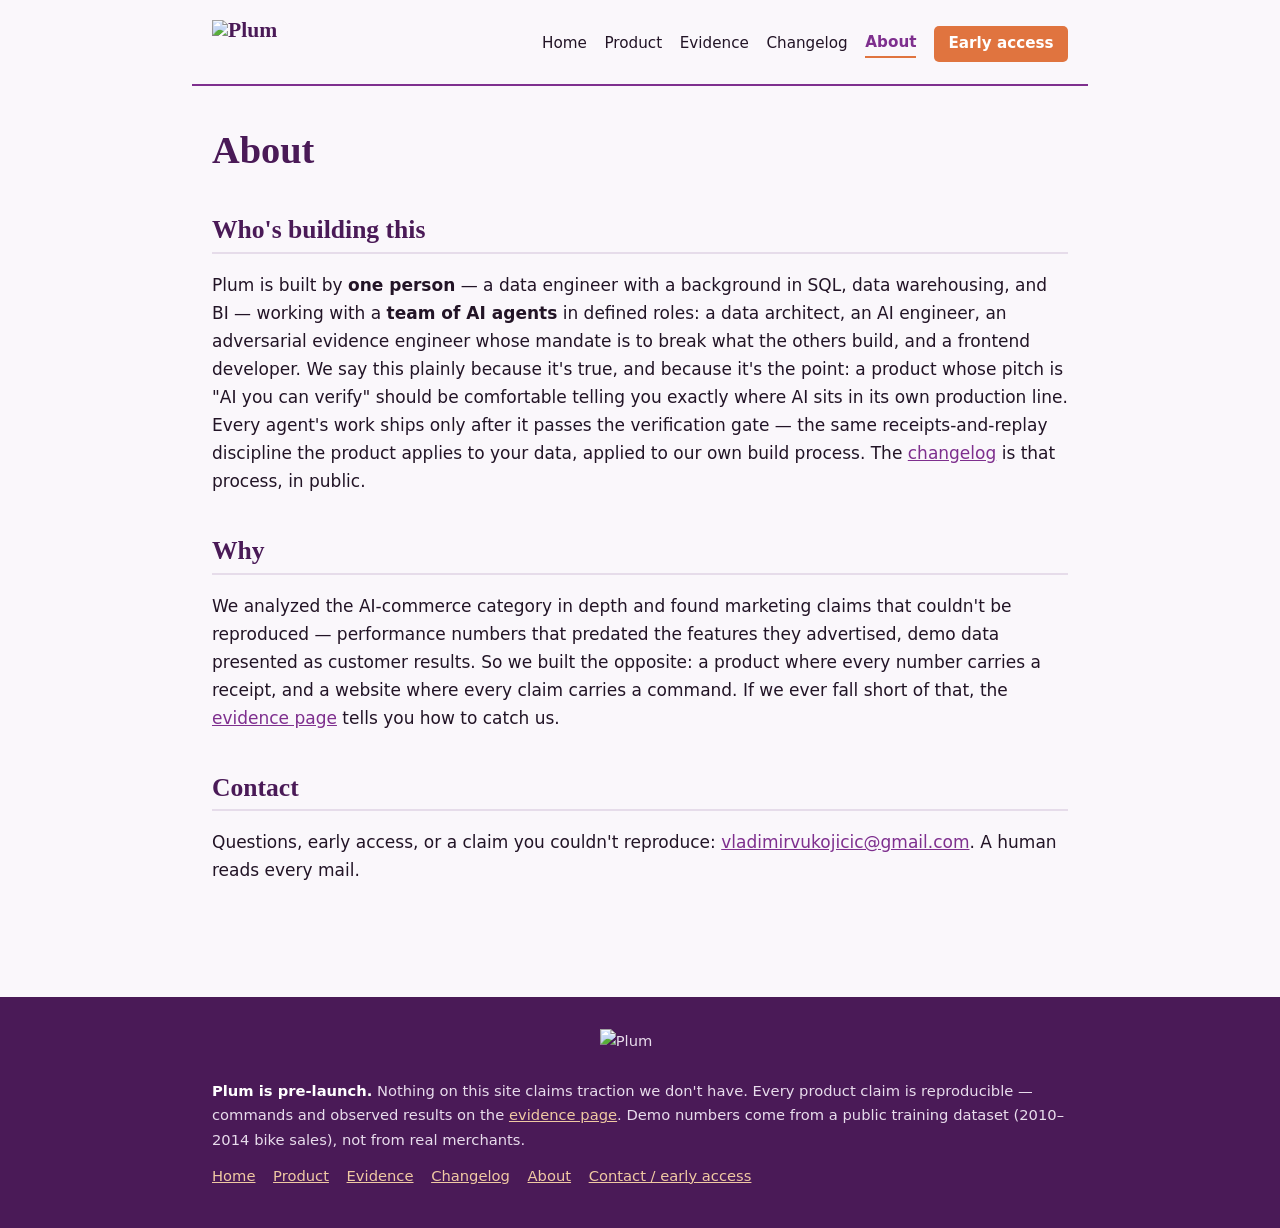
==== about.html @ e41077cc "Publish site (source: plum@e095a19 Hold privacy/terms back from publish (pending legal review))" ====
<!DOCTYPE html>
<html lang="en">
<head>
<meta charset="utf-8">
<meta name="viewport" content="width=device-width, initial-scale=1">
<title>About — who's building Plum, and why | Plum</title>
<meta name="description" content="Plum is built by one data engineer and a team of AI agents, in public, with every claim reproducible. Here's why.">
<link rel="icon" type="image/svg+xml" href="plum-icon.svg">
<link rel="stylesheet" href="style.css">
</head>
<body>

<header class="site">
  <a class="brand" href="index.html"><img class="logo" src="plum-primary-lockup.svg" alt="Plum" width="160" height="60"><span class="wordmark">Plum<span class="tick">&#10003;</span></span></a>
  <nav>
    <a href="index.html">Home</a>
    <a href="product.html">Product</a>
    <a href="evidence.html">Evidence</a>
    <a href="changelog.html">Changelog</a>
    <a href="about.html" aria-current="page">About</a>
    <a class="cta" href="mailto:vladimirvukojicic@gmail.com?subject=Plum%20early%20access">Early access</a>
  </nav>
</header>

<main>

<h1>About</h1>

<h2>Who's building this</h2>

<p>Plum is built by <strong>one person</strong> — a data engineer with a
background in SQL, data warehousing, and BI — working with a
<strong>team of AI agents</strong> in defined roles: a data architect, an AI
engineer, an adversarial evidence engineer whose mandate is to break what the
others build, and a frontend developer. We say this plainly because it's true,
and because it's the point: a product whose pitch is "AI you can verify" should
be comfortable telling you exactly where AI sits in its own production line.
Every agent's work ships only after it passes the verification gate — the same
receipts-and-replay discipline the product applies to your data, applied to our
own build process. The <a href="changelog.html">changelog</a> is that process,
in public.</p>

<h2>Why</h2>

<p>We analyzed the AI-commerce category in depth and found marketing claims that
couldn't be reproduced — performance numbers that predated the features they
advertised, demo data presented as customer results. So we built the opposite:
a product where every number carries a receipt, and a website where every claim
carries a command. If we ever fall short of that, the
<a href="evidence.html">evidence page</a> tells you how to catch us.</p>

<h2>Contact</h2>

<p>Questions, early access, or a claim you couldn't reproduce:
<a href="mailto:vladimirvukojicic@gmail.com?subject=Plum%20early%20access">vladimirvukojicic@gmail.com</a>.
A human reads every mail.</p>

</main>

<footer class="site">
  <img class="footer-logo" src="plum-lockup-dark-white.svg" alt="Plum" width="180" height="75">
  <p><strong>Plum is pre-launch.</strong> Nothing on this site claims traction
  we don't have. Every product claim is reproducible — commands and observed
  results on the <a href="evidence.html">evidence page</a>. Demo numbers come from
  a public training dataset (2010&ndash;2014 bike sales), not from real merchants.</p>
  <nav>
    <a href="index.html">Home</a>
    <a href="product.html">Product</a>
    <a href="evidence.html">Evidence</a>
    <a href="changelog.html">Changelog</a>
    <a href="about.html">About</a>
    <a href="mailto:vladimirvukojicic@gmail.com?subject=Plum%20early%20access">Contact / early access</a>
  </nav>
</footer>

</body>
</html>
---- style.css ----
/* Plum marketing site — shared stylesheet.
   Branding: the Plum palette on a warm off-white paper, keeping the printed-
   receipt feel that is the product's whole point — but dressed in the brand:
   Plum primary, Deep for dark headings/footer, Clay for calls to action, Leaf
   for verified/positive proof. No frameworks, no network fonts, no JS. */

:root {
  /* brand palette */
  --plum: #7E2F8E;        /* primary brand */
  --plum-dark: #5f2069;   /* darker plum for hover / pressed states */
  --deep: #4A1A57;        /* dark headings, dark sections, footer */
  --deep-2: #3a1445;      /* deeper still, for gradient depth */
  --clay: #E0743F;        /* warm CTA / secondary accent */
  --clay-dark: #c45c29;   /* clay hover */
  --leaf: #4E8A57;        /* positive / verified / checkmarks */
  --leaf-dark: #3c6e44;   /* leaf hover / text on light */

  /* surfaces */
  --paper: #faf7fb;       /* faint plum-tinted off-white */
  --card: #ffffff;
  --ink: #221426;         /* near-black with a plum undertone */
  --ink-soft: #5e5066;
  --rule: #e6dcea;        /* soft plum-tinted hairline */
  --rule-strong: #cdbcd4;
  --code-bg: #f3ecf6;     /* tinted code chip */

  --mono: Consolas, "Cascadia Mono", "Courier New", monospace;
  --serif: Georgia, "Times New Roman", serif;
  --sans: system-ui, "Segoe UI", Arial, sans-serif;
}

* { box-sizing: border-box; }

body {
  margin: 0;
  background: var(--paper);
  color: var(--ink);
  font-family: var(--sans);
  font-size: 1.0625rem;
  line-height: 1.65;
}

h1, h2, h3 { font-family: var(--serif); line-height: 1.25; color: var(--deep); }
h1 { font-size: 2.4rem; margin: 0 0 0.5rem; }
h2 { font-size: 1.6rem; margin: 2.5rem 0 0.75rem; border-bottom: 2px solid var(--rule); padding-bottom: 0.35rem; }
h3 { font-size: 1.2rem; margin: 1.75rem 0 0.5rem; }

a { color: var(--plum); }
a:hover { color: var(--clay-dark); }

code, pre {
  font-family: var(--mono);
  font-size: 0.875rem;
}

code {
  background: var(--code-bg);
  border: 1px solid var(--rule);
  border-radius: 3px;
  padding: 0.08rem 0.3rem;
  overflow-wrap: anywhere;
}

pre {
  background: var(--card);
  border: 1px dashed var(--rule-strong);
  border-radius: 4px;
  padding: 1rem 1.25rem;
  overflow-x: auto;
  line-height: 1.5;
}
pre code { background: none; border: none; padding: 0; }

/* layout */
header.site, main, footer.site > * { max-width: 56rem; margin-left: auto; margin-right: auto; }
header.site, main { padding: 0 1.25rem; }
main { padding-bottom: 3rem; }

/* nav */
header.site {
  display: flex;
  align-items: center;
  flex-wrap: wrap;
  gap: 0.5rem 1.5rem;
  padding-top: 1.25rem;
  padding-bottom: 1rem;
  border-bottom: 2px solid var(--plum);
  margin-bottom: 2.5rem;
}
.brand {
  display: inline-flex;
  align-items: center;
  gap: 0.5rem;
  font-family: var(--serif);
  font-weight: bold;
  font-size: 1.35rem;
  color: var(--deep);
  text-decoration: none;
  line-height: 1;
}
.brand .logo { height: 3rem; width: auto; display: block; }
/* the wordmark text stays in the DOM for screen readers; the lockup carries it visually */
.brand .wordmark { position: absolute; width: 1px; height: 1px; overflow: hidden; clip: rect(0 0 0 0); white-space: nowrap; }
.brand .tick { color: var(--leaf); }
header.site nav { display: flex; flex-wrap: wrap; gap: 0.25rem 1.1rem; align-items: center; margin-left: auto; }
header.site nav a { color: var(--ink); text-decoration: none; font-size: 0.95rem; }
header.site nav a:hover { color: var(--plum); }
header.site nav a[aria-current="page"] {
  color: var(--plum);
  border-bottom: 2px solid var(--clay);
  font-weight: 600;
}

.cta {
  display: inline-block;
  background: var(--clay);
  color: #fff !important;
  text-decoration: none;
  padding: 0.35rem 0.9rem;
  border-radius: 5px;
  font-weight: 600;
}
.cta:hover { background: var(--clay-dark); color: #fff !important; }
.cta.big { font-size: 1.1rem; padding: 0.6rem 1.4rem; }

/* hero */
.hero { margin: 1rem 0 2.5rem; }
.hero h1 { color: var(--deep); }
.hero p.tagline { font-size: 1.25rem; color: var(--ink-soft); max-width: 38rem; margin: 0.5rem 0 1.25rem; }
.prelaunch {
  display: inline-block;
  font-size: 0.85rem;
  letter-spacing: 0.04em;
  text-transform: uppercase;
  color: var(--clay-dark);
  border: 1px solid var(--clay);
  border-radius: 3px;
  padding: 0.1rem 0.5rem;
  margin-bottom: 1rem;
}

/* three-up feature row */
.threeup { display: grid; grid-template-columns: repeat(auto-fit, minmax(15rem, 1fr)); gap: 1.25rem; margin: 1.5rem 0; }
.threeup section {
  background: var(--card);
  border: 1px solid var(--rule);
  border-top: 3px solid var(--plum);
  border-radius: 6px;
  padding: 1rem 1.25rem;
}
.threeup h3 { margin-top: 0.25rem; }

/* receipt / demo block */
.receipt {
  background: var(--card);
  border: 1px dashed var(--rule-strong);
  border-radius: 6px;
  margin: 1rem 0;
}
.receipt .label {
  font-family: var(--mono);
  font-size: 0.8rem;
  letter-spacing: 0.05em;
  text-transform: uppercase;
  color: var(--deep);
  border-bottom: 1px dashed var(--rule-strong);
  padding: 0.45rem 1.25rem;
}
.receipt pre { border: none; margin: 0; background: none; }

/* evidence table rows — Leaf left border marks them as verified proof */
.claim-row {
  background: var(--card);
  border: 1px solid var(--rule);
  border-left: 4px solid var(--leaf);
  border-radius: 6px;
  padding: 1rem 1.5rem;
  margin: 1.5rem 0;
}
.claim-row h3 { margin-top: 0; }
.claim-row dt {
  font-size: 0.8rem;
  letter-spacing: 0.05em;
  text-transform: uppercase;
  color: var(--ink-soft);
  margin-top: 0.9rem;
}
.claim-row dd { margin: 0.25rem 0 0; }
.observed { color: var(--leaf-dark); font-weight: 600; }

/* changelog */
.changelog-note {
  background: var(--card);
  border-left: 4px solid var(--plum);
  border-radius: 0 6px 6px 0;
  padding: 0.6rem 1.25rem;
  margin: 1rem 0 2rem;
}
.changelog li { margin: 1rem 0; }

/* misc */
.muted { color: var(--ink-soft); }
.honest {
  border-left: 4px solid var(--clay);
  background: var(--card);
  border-radius: 0 6px 6px 0;
  padding: 0.6rem 1.25rem;
  margin: 1.25rem 0;
}
table { border-collapse: collapse; width: 100%; margin: 1rem 0; }
th, td { border: 1px solid var(--rule); padding: 0.45rem 0.7rem; text-align: left; vertical-align: top; }
th { background: var(--code-bg); font-family: var(--serif); color: var(--deep); }

/* footer — Deep dark section, white lockup, white text */
footer.site {
  background: var(--deep);
  color: #e8dcec;
  margin-top: 3rem;
  padding-top: 2rem;
  padding-bottom: 2.5rem;
  font-size: 0.92rem;
}
footer.site > * { padding-left: 1.25rem; padding-right: 1.25rem; }
footer.site p { margin: 0 auto 0.75rem; max-width: 56rem; }
footer.site strong { color: #fff; }
footer.site a { color: #f0c9a3; }
footer.site a:hover { color: #fff; }
.footer-logo { height: 2.1rem; width: auto; display: block; margin-bottom: 1rem; }
footer.site nav { display: flex; flex-wrap: wrap; gap: 0.25rem 1.1rem; margin: 0.5rem auto 0; max-width: 56rem; }

/* ---- mobile (<= 640px) — the layout is already fluid (max-width + flex-wrap +
   grid auto-fit); this tunes type, the nav, and spacing so it reads well on a
   phone, and lets any wide table scroll instead of forcing page-wide scroll ---- */
@media (max-width: 640px) {
  body { font-size: 1rem; }
  h1 { font-size: 1.9rem; }
  h2 { font-size: 1.4rem; margin-top: 2rem; }
  h3 { font-size: 1.12rem; }

  header.site, main { padding-left: 1rem; padding-right: 1rem; }
  header.site { gap: 0.5rem 1rem; }
  /* nav drops onto its own full-width row under the brand, left-aligned */
  header.site nav { margin-left: 0; width: 100%; gap: 0.4rem 0.95rem; }

  .hero p.tagline { font-size: 1.1rem; }
  .cta.big { font-size: 1rem; padding: 0.55rem 1.1rem; }

  th, td { padding: 0.4rem 0.55rem; overflow-wrap: anywhere; }
  table { display: block; overflow-x: auto; }
}
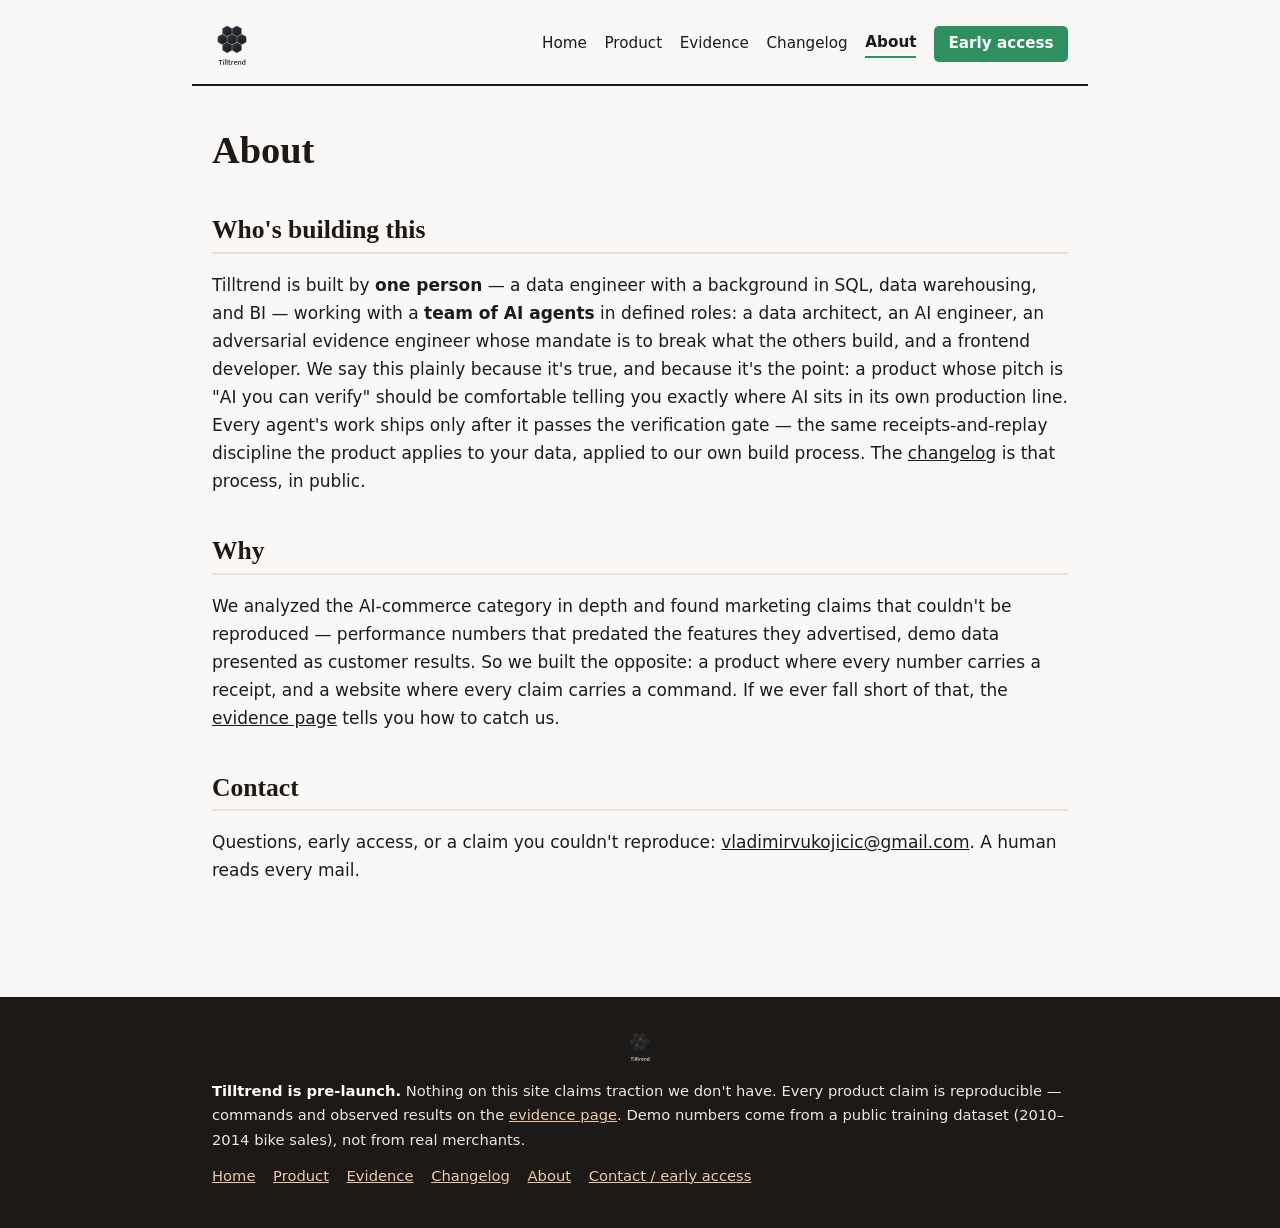
==== commit d518a83c: "Publish Tilltrend rebrand (logo + emerald palette + de-Plummed copy); source tilltrend@a6c1687 De-Pl" ====
--- a/about.html
+++ b/about.html
@@ -3,22 +3,22 @@
 <head>
 <meta charset="utf-8">
 <meta name="viewport" content="width=device-width, initial-scale=1">
-<title>About — who's building Plum, and why | Plum</title>
-<meta name="description" content="Plum is built by one data engineer and a team of AI agents, in public, with every claim reproducible. Here's why.">
-<link rel="icon" type="image/svg+xml" href="plum-icon.svg">
+<title>About — who's building Tilltrend, and why | Tilltrend</title>
+<meta name="description" content="Tilltrend is built by one data engineer and a team of AI agents, in public, with every claim reproducible. Here's why.">
+<link rel="icon" type="image/svg+xml" href="tilltrend-icon.svg">
 <link rel="stylesheet" href="style.css">
 </head>
 <body>
 
 <header class="site">
-  <a class="brand" href="index.html"><img class="logo" src="plum-primary-lockup.svg" alt="Plum" width="160" height="60"><span class="wordmark">Plum<span class="tick">&#10003;</span></span></a>
+  <a class="brand" href="index.html"><img class="logo" src="tilltrend-primary-lockup.svg" alt="Tilltrend" width="160" height="60"><span class="wordmark">Tilltrend<span class="tick">&#10003;</span></span></a>
   <nav>
     <a href="index.html">Home</a>
     <a href="product.html">Product</a>
     <a href="evidence.html">Evidence</a>
     <a href="changelog.html">Changelog</a>
     <a href="about.html" aria-current="page">About</a>
-    <a class="cta" href="mailto:vladimirvukojicic@gmail.com?subject=Plum%20early%20access">Early access</a>
+    <a class="cta" href="mailto:vladimirvukojicic@gmail.com?subject=Tilltrend%20early%20access">Early access</a>
   </nav>
 </header>
 
@@ -28,7 +28,7 @@
 
 <h2>Who's building this</h2>
 
-<p>Plum is built by <strong>one person</strong> — a data engineer with a
+<p>Tilltrend is built by <strong>one person</strong> — a data engineer with a
 background in SQL, data warehousing, and BI — working with a
 <strong>team of AI agents</strong> in defined roles: a data architect, an AI
 engineer, an adversarial evidence engineer whose mandate is to break what the
@@ -51,15 +51,16 @@
 
 <h2>Contact</h2>
 
+<!-- TODO - BRAND INBOX: replace this personal inbox with a branded @tilltrend.app contact address once provisioned. Do not invent the address before it exists. -->
 <p>Questions, early access, or a claim you couldn't reproduce:
-<a href="mailto:vladimirvukojicic@gmail.com?subject=Plum%20early%20access">vladimirvukojicic@gmail.com</a>.
+<a href="mailto:vladimirvukojicic@gmail.com?subject=Tilltrend%20early%20access">vladimirvukojicic@gmail.com</a>.
 A human reads every mail.</p>
 
 </main>
 
 <footer class="site">
-  <img class="footer-logo" src="plum-lockup-dark-white.svg" alt="Plum" width="180" height="75">
-  <p><strong>Plum is pre-launch.</strong> Nothing on this site claims traction
+  <img class="footer-logo" src="tilltrend-lockup-dark-white.svg" alt="Tilltrend" width="180" height="75">
+  <p><strong>Tilltrend is pre-launch.</strong> Nothing on this site claims traction
   we don't have. Every product claim is reproducible — commands and observed
   results on the <a href="evidence.html">evidence page</a>. Demo numbers come from
   a public training dataset (2010&ndash;2014 bike sales), not from real merchants.</p>
@@ -69,7 +70,7 @@
     <a href="evidence.html">Evidence</a>
     <a href="changelog.html">Changelog</a>
     <a href="about.html">About</a>
-    <a href="mailto:vladimirvukojicic@gmail.com?subject=Plum%20early%20access">Contact / early access</a>
+    <a href="mailto:vladimirvukojicic@gmail.com?subject=Tilltrend%20early%20access">Contact / early access</a>
   </nav>
 </footer>
 
--- a/style.css
+++ b/style.css
@@ -1,28 +1,31 @@
-/* Plum marketing site — shared stylesheet.
-   Branding: the Plum palette on a warm off-white paper, keeping the printed-
-   receipt feel that is the product's whole point — but dressed in the brand:
-   Plum primary, Deep for dark headings/footer, Clay for calls to action, Leaf
-   for verified/positive proof. No frameworks, no network fonts, no JS. */
+/* Tilltrend marketing site — shared stylesheet.
+   Branding: graphite ink (#1A1B1D) on a warm off-white paper, with an emerald
+   accent (#5FB877) drawn from the Tilltrend logo, keeping the printed-receipt
+   feel that is the product's whole point. The palette is no longer provisional —
+   it matches the real logo: graphite for the primary/wordmark, emerald for CTAs
+   and verified/positive proof (the logo has no orange, so the CTA is emerald too).
+   No frameworks, no network fonts, no JS. Custom-property NAMES were renamed to --tilltrend during the D-044 de-Plum;
+   only style.css references them, so no markup changed. */
 
 :root {
-  /* brand palette */
-  --plum: #7E2F8E;        /* primary brand */
-  --plum-dark: #5f2069;   /* darker plum for hover / pressed states */
-  --deep: #4A1A57;        /* dark headings, dark sections, footer */
-  --deep-2: #3a1445;      /* deeper still, for gradient depth */
-  --clay: #E0743F;        /* warm CTA / secondary accent */
-  --clay-dark: #c45c29;   /* clay hover */
-  --leaf: #4E8A57;        /* positive / verified / checkmarks */
-  --leaf-dark: #3c6e44;   /* leaf hover / text on light */
+  /* brand palette — graphite ink + emerald (from the Tilltrend logo) */
+  --tilltrend: #1A1B1D;        /* primary brand (graphite ink) */
+  --tilltrend-dark: #0E0F11;   /* darker ink for hover / pressed states */
+  --deep: #1c1916;        /* dark headings, dark sections, footer */
+  --deep-2: #100e0c;      /* deeper still, for gradient depth */
+  --clay: #2F8F5E;        /* CTA / secondary accent (emerald — logo has no orange) */
+  --clay-dark: #256F49;   /* clay hover */
+  --leaf: #5FB877;        /* positive / verified / checkmarks (emerald) */
+  --leaf-dark: #2F8F5E;   /* leaf hover / text on light */
 
   /* surfaces */
-  --paper: #faf7fb;       /* faint plum-tinted off-white */
+  --paper: #faf8f6;       /* warm neutral off-white */
   --card: #ffffff;
-  --ink: #221426;         /* near-black with a plum undertone */
-  --ink-soft: #5e5066;
-  --rule: #e6dcea;        /* soft plum-tinted hairline */
-  --rule-strong: #cdbcd4;
-  --code-bg: #f3ecf6;     /* tinted code chip */
+  --ink: #1A1B1D;         /* graphite ink */
+  --ink-soft: #5a544f;
+  --rule: #e6e1dc;        /* soft neutral hairline */
+  --rule-strong: #cfc8c1;
+  --code-bg: #f1ede9;     /* neutral code chip */
 
   --mono: Consolas, "Cascadia Mono", "Courier New", monospace;
   --serif: Georgia, "Times New Roman", serif;
@@ -45,7 +48,7 @@
 h2 { font-size: 1.6rem; margin: 2.5rem 0 0.75rem; border-bottom: 2px solid var(--rule); padding-bottom: 0.35rem; }
 h3 { font-size: 1.2rem; margin: 1.75rem 0 0.5rem; }
 
-a { color: var(--plum); }
+a { color: var(--tilltrend); }
 a:hover { color: var(--clay-dark); }
 
 code, pre {
@@ -84,7 +87,7 @@
   gap: 0.5rem 1.5rem;
   padding-top: 1.25rem;
   padding-bottom: 1rem;
-  border-bottom: 2px solid var(--plum);
+  border-bottom: 2px solid var(--tilltrend);
   margin-bottom: 2.5rem;
 }
 .brand {
@@ -104,9 +107,9 @@
 .brand .tick { color: var(--leaf); }
 header.site nav { display: flex; flex-wrap: wrap; gap: 0.25rem 1.1rem; align-items: center; margin-left: auto; }
 header.site nav a { color: var(--ink); text-decoration: none; font-size: 0.95rem; }
-header.site nav a:hover { color: var(--plum); }
+header.site nav a:hover { color: var(--tilltrend); }
 header.site nav a[aria-current="page"] {
-  color: var(--plum);
+  color: var(--tilltrend);
   border-bottom: 2px solid var(--clay);
   font-weight: 600;
 }
@@ -144,7 +147,7 @@
 .threeup section {
   background: var(--card);
   border: 1px solid var(--rule);
-  border-top: 3px solid var(--plum);
+  border-top: 3px solid var(--tilltrend);
   border-radius: 6px;
   padding: 1rem 1.25rem;
 }
@@ -191,7 +194,7 @@
 /* changelog */
 .changelog-note {
   background: var(--card);
-  border-left: 4px solid var(--plum);
+  border-left: 4px solid var(--tilltrend);
   border-radius: 0 6px 6px 0;
   padding: 0.6rem 1.25rem;
   margin: 1rem 0 2rem;
@@ -207,6 +210,10 @@
   padding: 0.6rem 1.25rem;
   margin: 1.25rem 0;
 }
+.sample-download { display: flex; align-items: center; flex-wrap: wrap; gap: 0.5rem 0.9rem; margin: 1.25rem 0; }
+.sample-download .cta { flex: none; }
+.dl-note { flex: 1 1 16rem; font-size: 0.9rem; color: var(--muted, #6b6470); line-height: 1.45; }
+
 table { border-collapse: collapse; width: 100%; margin: 1rem 0; }
 th, td { border: 1px solid var(--rule); padding: 0.45rem 0.7rem; text-align: left; vertical-align: top; }
 th { background: var(--code-bg); font-family: var(--serif); color: var(--deep); }
@@ -214,7 +221,7 @@
 /* footer — Deep dark section, white lockup, white text */
 footer.site {
   background: var(--deep);
-  color: #e8dcec;
+  color: #ece7e2;
   margin-top: 3rem;
   padding-top: 2rem;
   padding-bottom: 2.5rem;
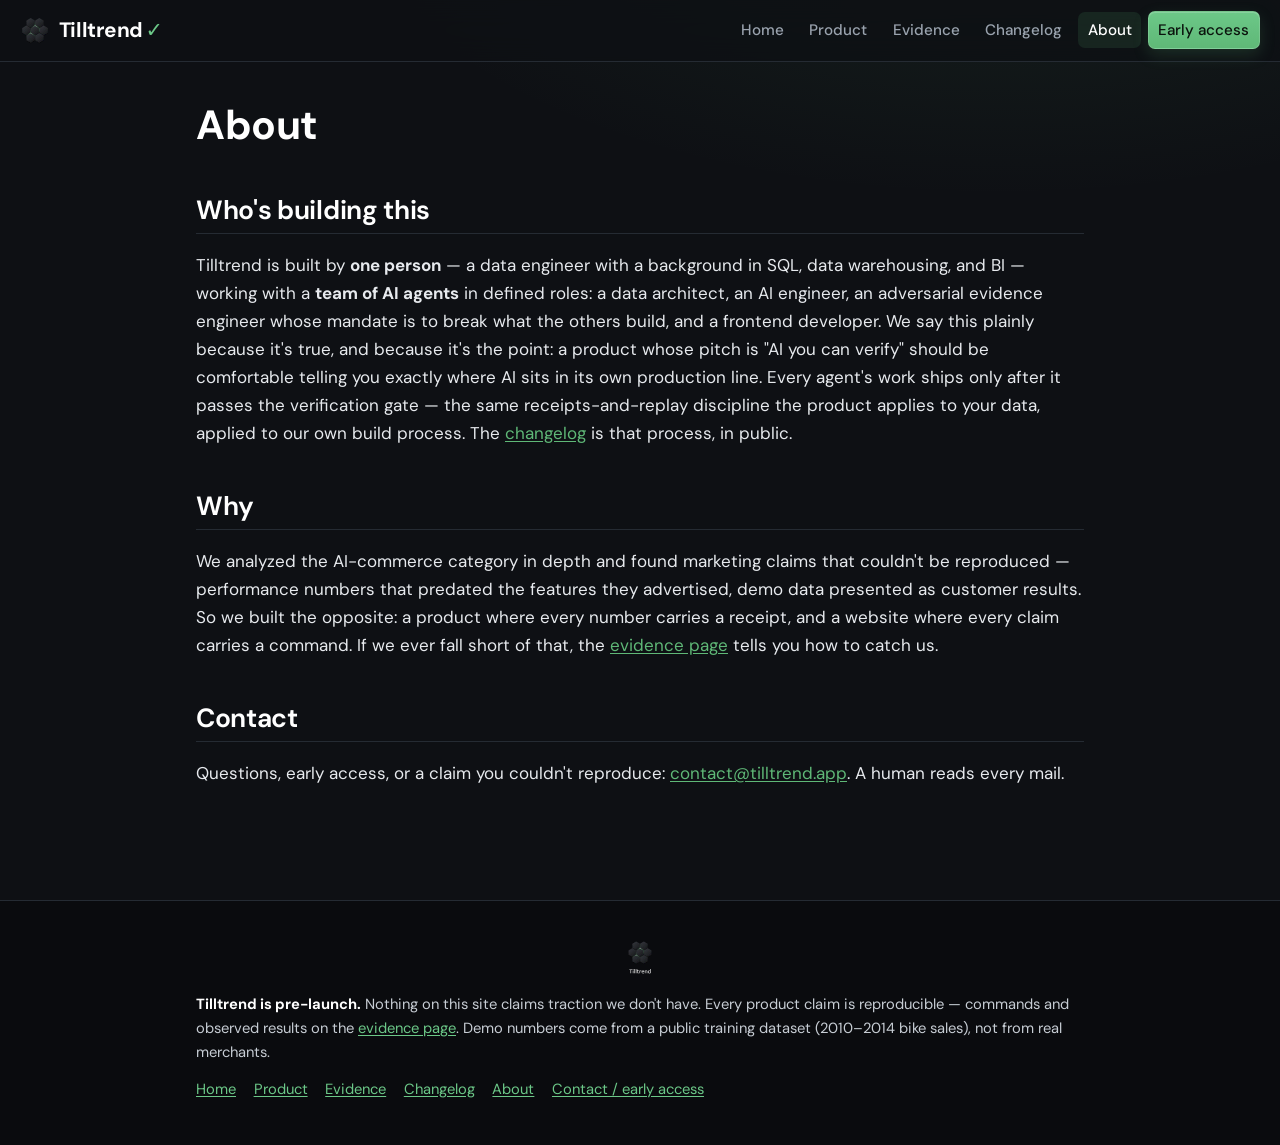
==== commit 63b3e4fd: "Publish site (source: tilltrend@b037608 docs: session handoff — @tilltrend.app email live + site de-" ====
--- a/about.html
+++ b/about.html
@@ -18,7 +18,7 @@
     <a href="evidence.html">Evidence</a>
     <a href="changelog.html">Changelog</a>
     <a href="about.html" aria-current="page">About</a>
-    <a class="cta" href="mailto:vladimirvukojicic@gmail.com?subject=Tilltrend%20early%20access">Early access</a>
+    <a class="cta" href="mailto:contact@tilltrend.app?subject=Tilltrend%20early%20access">Early access</a>
   </nav>
 </header>
 
@@ -53,7 +53,7 @@
 
 <!-- TODO - BRAND INBOX: replace this personal inbox with a branded @tilltrend.app contact address once provisioned. Do not invent the address before it exists. -->
 <p>Questions, early access, or a claim you couldn't reproduce:
-<a href="mailto:vladimirvukojicic@gmail.com?subject=Tilltrend%20early%20access">vladimirvukojicic@gmail.com</a>.
+<a href="mailto:contact@tilltrend.app?subject=Tilltrend%20early%20access">contact@tilltrend.app</a>.
 A human reads every mail.</p>
 
 </main>
@@ -70,7 +70,7 @@
     <a href="evidence.html">Evidence</a>
     <a href="changelog.html">Changelog</a>
     <a href="about.html">About</a>
-    <a href="mailto:vladimirvukojicic@gmail.com?subject=Tilltrend%20early%20access">Contact / early access</a>
+    <a href="mailto:contact@tilltrend.app?subject=Tilltrend%20early%20access">Contact / early access</a>
   </nav>
 </footer>
 
--- a/style.css
+++ b/style.css
@@ -1,202 +1,244 @@
 /* Tilltrend marketing site — shared stylesheet.
-   Branding: graphite ink (#1A1B1D) on a warm off-white paper, with an emerald
-   accent (#5FB877) drawn from the Tilltrend logo, keeping the printed-receipt
-   feel that is the product's whole point. The palette is no longer provisional —
-   it matches the real logo: graphite for the primary/wordmark, emerald for CTAs
-   and verified/positive proof (the logo has no orange, so the CTA is emerald too).
-   No frameworks, no network fonts, no JS. Custom-property NAMES were renamed to --tilltrend during the D-044 de-Plum;
-   only style.css references them, so no markup changed. */
+   App-style dark theme: graphite background, emerald accent, DM Sans (the brand
+   typeface, self-hosted to match the logo wordmark and the admin dashboard). The
+   look deliberately echoes the product's own UI — a sticky app bar, card panels,
+   emerald CTAs — while keeping the printed-receipt feel of the demo blocks. No
+   frameworks, no network fonts, no JS; the font ships as one bundled .woff2.
+   Custom-property names use --tilltrend (D-044 de-Plum). */
+
+/* Brand typeface — DM Sans, self-hosted (no CDN). One variable file, all weights. */
+@font-face {
+  font-family: "DM Sans";
+  src: url("dm-sans-var.woff2") format("woff2");
+  font-weight: 100 1000;
+  font-style: normal;
+  font-display: swap;
+}
 
 :root {
-  /* brand palette — graphite ink + emerald (from the Tilltrend logo) */
-  --tilltrend: #1A1B1D;        /* primary brand (graphite ink) */
-  --tilltrend-dark: #0E0F11;   /* darker ink for hover / pressed states */
-  --deep: #1c1916;        /* dark headings, dark sections, footer */
-  --deep-2: #100e0c;      /* deeper still, for gradient depth */
-  --clay: #2F8F5E;        /* CTA / secondary accent (emerald — logo has no orange) */
-  --clay-dark: #256F49;   /* clay hover */
-  --leaf: #5FB877;        /* positive / verified / checkmarks (emerald) */
-  --leaf-dark: #2F8F5E;   /* leaf hover / text on light */
-
-  /* surfaces */
-  --paper: #faf8f6;       /* warm neutral off-white */
-  --card: #ffffff;
-  --ink: #1A1B1D;         /* graphite ink */
-  --ink-soft: #5a544f;
-  --rule: #e6e1dc;        /* soft neutral hairline */
-  --rule-strong: #cfc8c1;
-  --code-bg: #f1ede9;     /* neutral code chip */
-
-  --mono: Consolas, "Cascadia Mono", "Courier New", monospace;
-  --serif: Georgia, "Times New Roman", serif;
-  --sans: system-ui, "Segoe UI", Arial, sans-serif;
+  /* brand */
+  --tilltrend: #5FB877;        /* emerald — primary accent on dark */
+  --tilltrend-dark: #4ea568;   /* emerald hover / pressed */
+  --clay: #5FB877;             /* CTA accent (emerald — the logo has no orange) */
+  --clay-dark: #4ea568;
+  --leaf: #6cc888;             /* positive / verified / checkmarks */
+  --leaf-dark: #5FB877;
+
+  /* surfaces — graphite, matching the dashboard */
+  --paper: #0e1014;            /* page background (near-black graphite) */
+  --paper-2: #0a0b0e;          /* deeper — footer / contrast bands */
+  --card: #161a20;             /* panel surface */
+  --card-2: #1b2128;           /* raised surface / table head / code */
+  --glass: rgba(14, 16, 20, 0.82);   /* sticky bar backdrop */
+
+  /* ink */
+  --ink: #e7eaee;              /* primary text */
+  --ink-soft: #9aa3ae;         /* muted text */
+  --rule: #252b33;             /* hairline border */
+  --rule-strong: #333b45;      /* stronger border */
+  --code-bg: #11151a;
+
+  --mono: ui-monospace, "Cascadia Mono", Consolas, "Courier New", monospace;
+  --sans: "DM Sans", system-ui, "Segoe UI", Arial, sans-serif;
+  --serif: var(--sans);        /* headings now use the brand sans, not a serif */
+  --shadow: 0 1px 2px rgba(0,0,0,.4), 0 8px 28px rgba(0,0,0,.28);
 }
 
 * { box-sizing: border-box; }
+
+html { color-scheme: dark; }
 
 body {
   margin: 0;
-  background: var(--paper);
+  background:
+    radial-gradient(1100px 520px at 78% -10%, rgba(95,184,119,.10), transparent 60%),
+    var(--paper);
   color: var(--ink);
   font-family: var(--sans);
   font-size: 1.0625rem;
   line-height: 1.65;
-}
-
-h1, h2, h3 { font-family: var(--serif); line-height: 1.25; color: var(--deep); }
-h1 { font-size: 2.4rem; margin: 0 0 0.5rem; }
-h2 { font-size: 1.6rem; margin: 2.5rem 0 0.75rem; border-bottom: 2px solid var(--rule); padding-bottom: 0.35rem; }
-h3 { font-size: 1.2rem; margin: 1.75rem 0 0.5rem; }
-
-a { color: var(--tilltrend); }
-a:hover { color: var(--clay-dark); }
-
-code, pre {
-  font-family: var(--mono);
-  font-size: 0.875rem;
-}
-
+  -webkit-font-smoothing: antialiased;
+  overflow-x: hidden;        /* belt-and-suspenders: never a sideways scroll on phones */
+}
+
+h1, h2, h3 { font-family: var(--sans); line-height: 1.2; color: #fff; letter-spacing: -0.012em; }
+h1 { font-size: 2.55rem; font-weight: 700; margin: 0 0 0.5rem; }
+h2 { font-size: 1.65rem; font-weight: 650; margin: 2.75rem 0 0.85rem; padding-bottom: 0.4rem; border-bottom: 1px solid var(--rule); }
+h3 { font-size: 1.2rem; font-weight: 600; margin: 1.75rem 0 0.5rem; }
+
+a { color: var(--tilltrend); text-underline-offset: 2px; }
+a:hover { color: var(--tilltrend-dark); }
+
+code, pre { font-family: var(--mono); font-size: 0.875rem; }
 code {
   background: var(--code-bg);
   border: 1px solid var(--rule);
-  border-radius: 3px;
-  padding: 0.08rem 0.3rem;
+  border-radius: 4px;
+  padding: 0.08rem 0.32rem;
+  color: #cfe9d8;
   overflow-wrap: anywhere;
 }
-
 pre {
-  background: var(--card);
-  border: 1px dashed var(--rule-strong);
-  border-radius: 4px;
+  background: var(--code-bg);
+  border: 1px solid var(--rule);
+  border-radius: 8px;
   padding: 1rem 1.25rem;
   overflow-x: auto;
   line-height: 1.5;
-}
-pre code { background: none; border: none; padding: 0; }
+  color: #d6dae0;
+}
+pre code { background: none; border: none; padding: 0; color: inherit; }
 
 /* layout */
-header.site, main, footer.site > * { max-width: 56rem; margin-left: auto; margin-right: auto; }
-header.site, main { padding: 0 1.25rem; }
-main { padding-bottom: 3rem; }
-
-/* nav */
+header.site, main, footer.site > * { max-width: 58rem; margin-left: auto; margin-right: auto; }
+main { padding: 0 1.25rem 3rem; }
+
+/* ---- sticky app bar ---- */
 header.site {
+  position: sticky;
+  top: 0;
+  z-index: 50;
   display: flex;
   align-items: center;
   flex-wrap: wrap;
   gap: 0.5rem 1.5rem;
-  padding-top: 1.25rem;
-  padding-bottom: 1rem;
-  border-bottom: 2px solid var(--tilltrend);
+  padding: 0.7rem 1.25rem;
+  background: var(--glass);
+  -webkit-backdrop-filter: blur(14px) saturate(130%);
+  backdrop-filter: blur(14px) saturate(130%);
+  border-bottom: 1px solid var(--rule);
   margin-bottom: 2.5rem;
-}
+  /* keep the bar centered but let the blurred background span full width */
+  max-width: none;
+}
+header.site > * { max-width: 58rem; }
 .brand {
   display: inline-flex;
   align-items: center;
-  gap: 0.5rem;
-  font-family: var(--serif);
-  font-weight: bold;
-  font-size: 1.35rem;
-  color: var(--deep);
+  gap: 0.55rem;
+  font-family: var(--sans);
+  font-weight: 700;
+  font-size: 1.3rem;
+  letter-spacing: -0.02em;
+  color: #fff;
   text-decoration: none;
   line-height: 1;
 }
-.brand .logo { height: 3rem; width: auto; display: block; }
-/* the wordmark text stays in the DOM for screen readers; the lockup carries it visually */
-.brand .wordmark { position: absolute; width: 1px; height: 1px; overflow: hidden; clip: rect(0 0 0 0); white-space: nowrap; }
-.brand .tick { color: var(--leaf); }
-header.site nav { display: flex; flex-wrap: wrap; gap: 0.25rem 1.1rem; align-items: center; margin-left: auto; }
-header.site nav a { color: var(--ink); text-decoration: none; font-size: 0.95rem; }
-header.site nav a:hover { color: var(--tilltrend); }
-header.site nav a[aria-current="page"] {
-  color: var(--tilltrend);
-  border-bottom: 2px solid var(--clay);
-  font-weight: 600;
-}
+/* app-bar mark: the hexagon icon (CSS bg) + the wordmark text in the brand font,
+   replacing the portrait lockup so the bar stays compact and horizontal */
+.brand::before {
+  content: "";
+  flex: none;
+  width: 30px; height: 30px;
+  background: url("tilltrend-icon.svg") center / contain no-repeat;
+}
+.brand .logo { display: none; }
+.brand .wordmark {
+  position: static; width: auto; height: auto;
+  overflow: visible; clip: auto; white-space: nowrap;
+}
+.brand .tick { color: var(--leaf); margin-left: 0.12em; }
+header.site nav { display: flex; flex-wrap: wrap; gap: 0.25rem 0.4rem; align-items: center; margin-left: auto; }
+header.site nav a {
+  color: var(--ink-soft);
+  text-decoration: none;
+  font-size: 0.95rem;
+  font-weight: 500;
+  padding: 0.35rem 0.6rem;
+  border-radius: 7px;
+}
+header.site nav a:hover { color: var(--ink); background: rgba(255,255,255,.05); }
+header.site nav a[aria-current="page"] { color: #fff; background: rgba(95,184,119,.12); }
 
 .cta {
   display: inline-block;
-  background: var(--clay);
-  color: #fff !important;
+  background: linear-gradient(180deg, #6cc888, var(--tilltrend));
+  color: #0b130d !important;
   text-decoration: none;
-  padding: 0.35rem 0.9rem;
-  border-radius: 5px;
-  font-weight: 600;
-}
-.cta:hover { background: var(--clay-dark); color: #fff !important; }
-.cta.big { font-size: 1.1rem; padding: 0.6rem 1.4rem; }
+  padding: 0.4rem 0.95rem;
+  border-radius: 8px;
+  font-weight: 650;
+  border: 1px solid rgba(255,255,255,.14);
+  box-shadow: 0 1px 0 rgba(255,255,255,.18) inset, 0 6px 16px rgba(95,184,119,.18);
+}
+.cta:hover { background: linear-gradient(180deg, #7ad196, var(--tilltrend-dark)); color: #0b130d !important; }
+.cta.big { font-size: 1.1rem; padding: 0.68rem 1.5rem; }
 
 /* hero */
-.hero { margin: 1rem 0 2.5rem; }
-.hero h1 { color: var(--deep); }
-.hero p.tagline { font-size: 1.25rem; color: var(--ink-soft); max-width: 38rem; margin: 0.5rem 0 1.25rem; }
+.hero { margin: 1.5rem 0 3rem; }
+.hero h1 { font-size: 3rem; line-height: 1.08; }
+.hero p.tagline { font-size: 1.3rem; color: var(--ink-soft); max-width: 40rem; margin: 0.75rem 0 1.5rem; }
 .prelaunch {
   display: inline-block;
-  font-size: 0.85rem;
+  font-size: 0.8rem;
+  letter-spacing: 0.06em;
+  text-transform: uppercase;
+  font-weight: 600;
+  color: var(--leaf);
+  background: rgba(95,184,119,.08);
+  border: 1px solid rgba(95,184,119,.4);
+  border-radius: 999px;
+  padding: 0.18rem 0.7rem;
+  margin-bottom: 1.1rem;
+}
+
+/* three-up feature row — card panels */
+.threeup { display: grid; grid-template-columns: repeat(auto-fit, minmax(15rem, 1fr)); gap: 1.1rem; margin: 1.75rem 0; }
+.threeup section {
+  background: var(--card);
+  border: 1px solid var(--rule);
+  border-top: 2px solid var(--tilltrend);
+  border-radius: 12px;
+  padding: 1.1rem 1.3rem;
+  box-shadow: var(--shadow);
+  transition: transform .15s ease, border-color .15s ease;
+}
+.threeup section:hover { transform: translateY(-2px); border-top-color: var(--leaf); }
+.threeup h3 { margin-top: 0.25rem; color: #fff; }
+
+/* receipt / demo block — the product's printed-receipt feel, on a dark card */
+.receipt {
+  background: var(--card);
+  border: 1px solid var(--rule);
+  border-radius: 12px;
+  margin: 1.25rem 0;
+  box-shadow: var(--shadow);
+  overflow: hidden;
+}
+.receipt .label {
+  font-family: var(--mono);
+  font-size: 0.78rem;
   letter-spacing: 0.04em;
   text-transform: uppercase;
-  color: var(--clay-dark);
-  border: 1px solid var(--clay);
-  border-radius: 3px;
-  padding: 0.1rem 0.5rem;
-  margin-bottom: 1rem;
-}
-
-/* three-up feature row */
-.threeup { display: grid; grid-template-columns: repeat(auto-fit, minmax(15rem, 1fr)); gap: 1.25rem; margin: 1.5rem 0; }
-.threeup section {
-  background: var(--card);
-  border: 1px solid var(--rule);
-  border-top: 3px solid var(--tilltrend);
-  border-radius: 6px;
-  padding: 1rem 1.25rem;
-}
-.threeup h3 { margin-top: 0.25rem; }
-
-/* receipt / demo block */
-.receipt {
-  background: var(--card);
-  border: 1px dashed var(--rule-strong);
-  border-radius: 6px;
-  margin: 1rem 0;
-}
-.receipt .label {
-  font-family: var(--mono);
-  font-size: 0.8rem;
-  letter-spacing: 0.05em;
-  text-transform: uppercase;
-  color: var(--deep);
-  border-bottom: 1px dashed var(--rule-strong);
-  padding: 0.45rem 1.25rem;
-}
-.receipt pre { border: none; margin: 0; background: none; }
-
-/* evidence table rows — Leaf left border marks them as verified proof */
+  color: var(--leaf);
+  background: rgba(95,184,119,.06);
+  border-bottom: 1px solid var(--rule);
+  padding: 0.5rem 1.25rem;
+}
+.receipt pre { border: none; margin: 0; background: none; border-radius: 0; }
+
+/* evidence rows — emerald left border marks them verified */
 .claim-row {
   background: var(--card);
   border: 1px solid var(--rule);
-  border-left: 4px solid var(--leaf);
-  border-radius: 6px;
-  padding: 1rem 1.5rem;
+  border-left: 3px solid var(--leaf);
+  border-radius: 12px;
+  padding: 1.1rem 1.5rem;
   margin: 1.5rem 0;
+  box-shadow: var(--shadow);
 }
 .claim-row h3 { margin-top: 0; }
-.claim-row dt {
-  font-size: 0.8rem;
-  letter-spacing: 0.05em;
-  text-transform: uppercase;
-  color: var(--ink-soft);
-  margin-top: 0.9rem;
-}
+.claim-row dt { font-size: 0.78rem; letter-spacing: 0.05em; text-transform: uppercase; color: var(--ink-soft); margin-top: 0.9rem; }
 .claim-row dd { margin: 0.25rem 0 0; }
-.observed { color: var(--leaf-dark); font-weight: 600; }
+.observed { color: var(--leaf); font-weight: 650; }
 
 /* changelog */
 .changelog-note {
   background: var(--card);
-  border-left: 4px solid var(--tilltrend);
-  border-radius: 0 6px 6px 0;
-  padding: 0.6rem 1.25rem;
+  border: 1px solid var(--rule);
+  border-left: 3px solid var(--tilltrend);
+  border-radius: 0 10px 10px 0;
+  padding: 0.7rem 1.25rem;
   margin: 1rem 0 2rem;
 }
 .changelog li { margin: 1rem 0; }
@@ -204,53 +246,62 @@
 /* misc */
 .muted { color: var(--ink-soft); }
 .honest {
-  border-left: 4px solid var(--clay);
-  background: var(--card);
-  border-radius: 0 6px 6px 0;
-  padding: 0.6rem 1.25rem;
+  border: 1px solid var(--rule);
+  border-left: 3px solid var(--clay);
+  background: var(--card);
+  border-radius: 0 10px 10px 0;
+  padding: 0.7rem 1.25rem;
   margin: 1.25rem 0;
 }
 .sample-download { display: flex; align-items: center; flex-wrap: wrap; gap: 0.5rem 0.9rem; margin: 1.25rem 0; }
 .sample-download .cta { flex: none; }
-.dl-note { flex: 1 1 16rem; font-size: 0.9rem; color: var(--muted, #6b6470); line-height: 1.45; }
+.dl-note { flex: 1 1 16rem; font-size: 0.9rem; color: var(--ink-soft); line-height: 1.45; }
 
 table { border-collapse: collapse; width: 100%; margin: 1rem 0; }
-th, td { border: 1px solid var(--rule); padding: 0.45rem 0.7rem; text-align: left; vertical-align: top; }
-th { background: var(--code-bg); font-family: var(--serif); color: var(--deep); }
-
-/* footer — Deep dark section, white lockup, white text */
+th, td { border: 1px solid var(--rule); padding: 0.5rem 0.7rem; text-align: left; vertical-align: top; }
+th { background: var(--card-2); font-family: var(--sans); font-weight: 600; color: #fff; }
+
+/* footer — deeper graphite band, white lockup */
 footer.site {
-  background: var(--deep);
-  color: #ece7e2;
+  background: var(--paper-2);
+  color: #c7cdd4;
   margin-top: 3rem;
-  padding-top: 2rem;
-  padding-bottom: 2.5rem;
+  padding: 2.25rem 0 2.75rem;
+  border-top: 1px solid var(--rule);
   font-size: 0.92rem;
 }
 footer.site > * { padding-left: 1.25rem; padding-right: 1.25rem; }
-footer.site p { margin: 0 auto 0.75rem; max-width: 56rem; }
+footer.site p { margin: 0 auto 0.75rem; max-width: 58rem; }
 footer.site strong { color: #fff; }
-footer.site a { color: #f0c9a3; }
+footer.site a { color: var(--leaf); }
 footer.site a:hover { color: #fff; }
-.footer-logo { height: 2.1rem; width: auto; display: block; margin-bottom: 1rem; }
-footer.site nav { display: flex; flex-wrap: wrap; gap: 0.25rem 1.1rem; margin: 0.5rem auto 0; max-width: 56rem; }
-
-/* ---- mobile (<= 640px) — the layout is already fluid (max-width + flex-wrap +
-   grid auto-fit); this tunes type, the nav, and spacing so it reads well on a
-   phone, and lets any wide table scroll instead of forcing page-wide scroll ---- */
+.footer-logo { height: 2.4rem; width: auto; display: block; margin-bottom: 1rem; }
+footer.site nav { display: flex; flex-wrap: wrap; gap: 0.25rem 1.1rem; margin: 0.5rem auto 0; max-width: 58rem; }
+
+/* ---- mobile (<= 640px): layout is already fluid; tune type, the bar, spacing,
+   and let any wide table scroll instead of forcing page-wide scroll ---- */
 @media (max-width: 640px) {
   body { font-size: 1rem; }
-  h1 { font-size: 1.9rem; }
-  h2 { font-size: 1.4rem; margin-top: 2rem; }
+  /* clamp every centered column to the viewport so nothing can push sideways */
+  header.site > *, main, footer.site > * { max-width: 100%; }
+  h1 { font-size: 1.9rem; overflow-wrap: anywhere; }
+  .hero h1 { font-size: 2rem; }
+  h2 { font-size: 1.35rem; margin-top: 2rem; }
   h3 { font-size: 1.12rem; }
 
-  header.site, main { padding-left: 1rem; padding-right: 1rem; }
-  header.site { gap: 0.5rem 1rem; }
-  /* nav drops onto its own full-width row under the brand, left-aligned */
-  header.site nav { margin-left: 0; width: 100%; gap: 0.4rem 0.95rem; }
-
+  header.site { padding-left: 1rem; padding-right: 1rem; gap: 0.4rem 0.75rem; }
+  main { padding-left: 1rem; padding-right: 1rem; }
+  /* nav drops onto its own full-width row under the brand; tighter so 5 links +
+     CTA wrap cleanly instead of clipping on a ~360px phone */
+  header.site nav { margin-left: 0; width: 100%; gap: 0.25rem 0.15rem; }
+  header.site nav a { padding: 0.3rem 0.45rem; font-size: 0.9rem; }
+
+  .hero { margin: 1rem 0 2rem; }
   .hero p.tagline { font-size: 1.1rem; }
-  .cta.big { font-size: 1rem; padding: 0.55rem 1.1rem; }
+  .cta.big { font-size: 1rem; padding: 0.6rem 1.15rem; }
+
+  .threeup { gap: 0.85rem; }
+  .threeup section, .receipt, .claim-row, .honest, .changelog-note { min-width: 0; }
 
   th, td { padding: 0.4rem 0.55rem; overflow-wrap: anywhere; }
   table { display: block; overflow-x: auto; }
